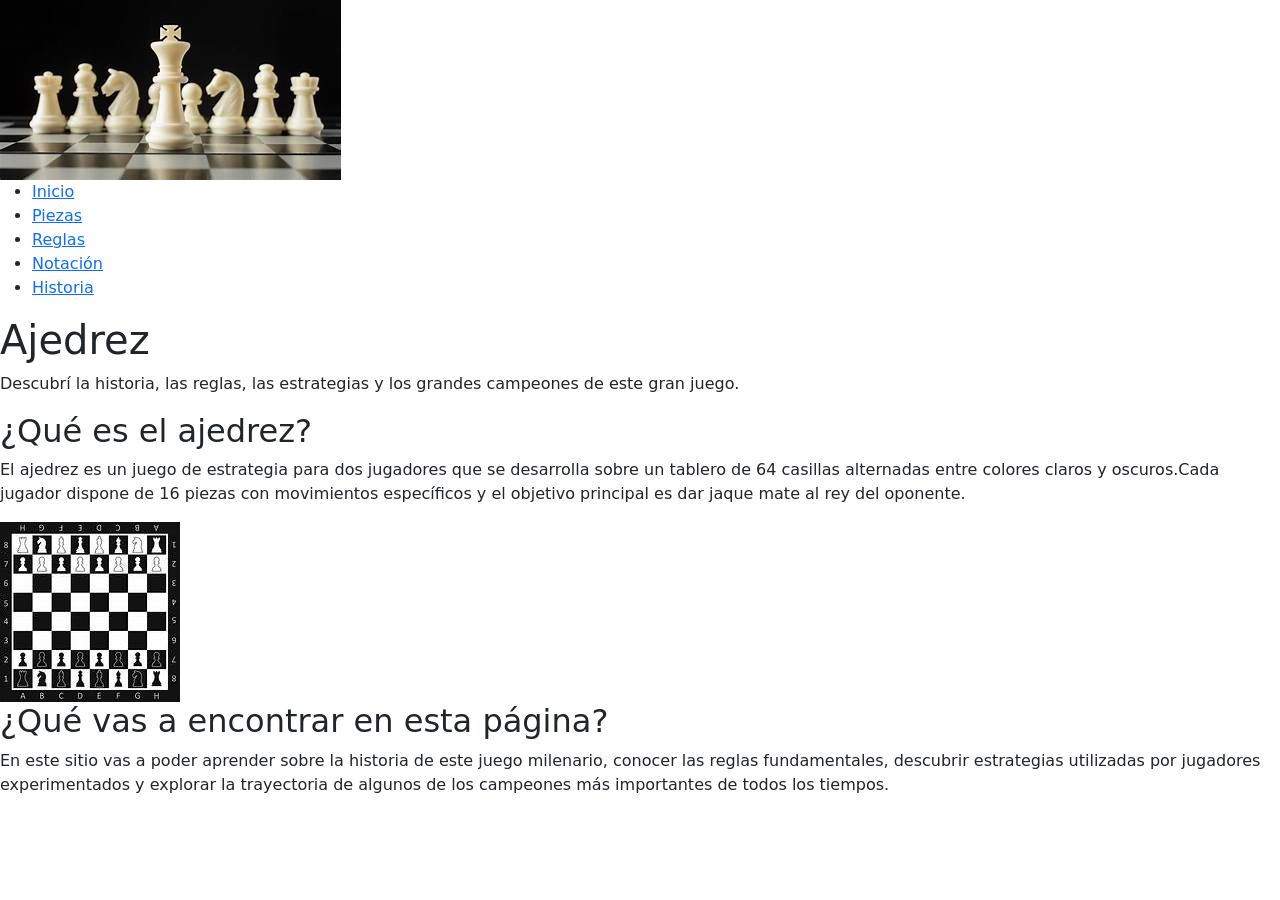
==== index.html @ 2a2a6c20 "todas las páginas casi terminadas" ====
<!DOCTYPE html>
<html lang="en">
<head>
    <meta charset="UTF-8">
    <meta name="viewport" content="width=device-width, initial-scale=1.0">
    <title>Document</title>
    <link href="https://cdn.jsdelivr.net/npm/bootstrap@5.3.8/dist/css/bootstrap.min.css" rel="stylesheet" integrity="sha384-sRIl4kxILFvY47J16cr9ZwB07vP4J8+LH7qKQnuqkuIAvNWLzeN8tE5YBujZqJLB" crossorigin="anonymous">
    <link rel="stylesheet" href="./css/styles.css">
</head>
<body>
    <header>
        <img src="./img/portada.jpg">
        <nav>
            <ul>
                <li> <a href="#">Inicio</a></li>
                <li> <a href="./pages/Piezas.html">Piezas</a></li>
                <li> <a href="./pages/Reglas.html">Reglas</a></li>
                <li> <a href="./pages/Notación.html">Notación</a></li>
                <li> <a href="./pages/Historia.html">Historia</a></li>
            </ul>
        </nav>
    </header>
   <main>
    <secttion>
          <h1>
        Ajedrez
    </h1>
      <p>
        Descubrí la historia, las reglas, las estrategias y los grandes campeones de este gran juego.
      </p>
    </secttion>
    <section>
        <h2>
            ¿Qué es el ajedrez?
        </h2>
        <p>
            El ajedrez es un juego de estrategia para dos jugadores que se desarrolla sobre un tablero de 64 casillas alternadas entre colores claros y oscuros.Cada jugador dispone de 16 piezas con movimientos específicos y el objetivo principal es dar jaque mate al rey del oponente.
        </p>
        <img src="./img/Tablero.jpg">
    </section>
    <section>
    </section>
    <section>
        <h2>
            ¿Qué vas a encontrar en esta página?
        </h2>
        <p>
            En este sitio vas a poder aprender sobre la historia de este juego milenario, conocer las reglas fundamentales, descubrir estrategias utilizadas por jugadores experimentados y explorar la trayectoria de algunos de los campeones más importantes de todos los tiempos.
        </p>
    </section>
</main>
    
    <script src="https://cdn.jsdelivr.net/npm/bootstrap@5.3.8/dist/js/bootstrap.bundle.min.js" integrity="sha384-FKyoEForCGlyvwx9Hj09JcYn3nv7wiPVlz7YYwJrWVcXK/BmnVDxM+D2scQbITxI" crossorigin="anonymous"></script> 
</body>
</html>
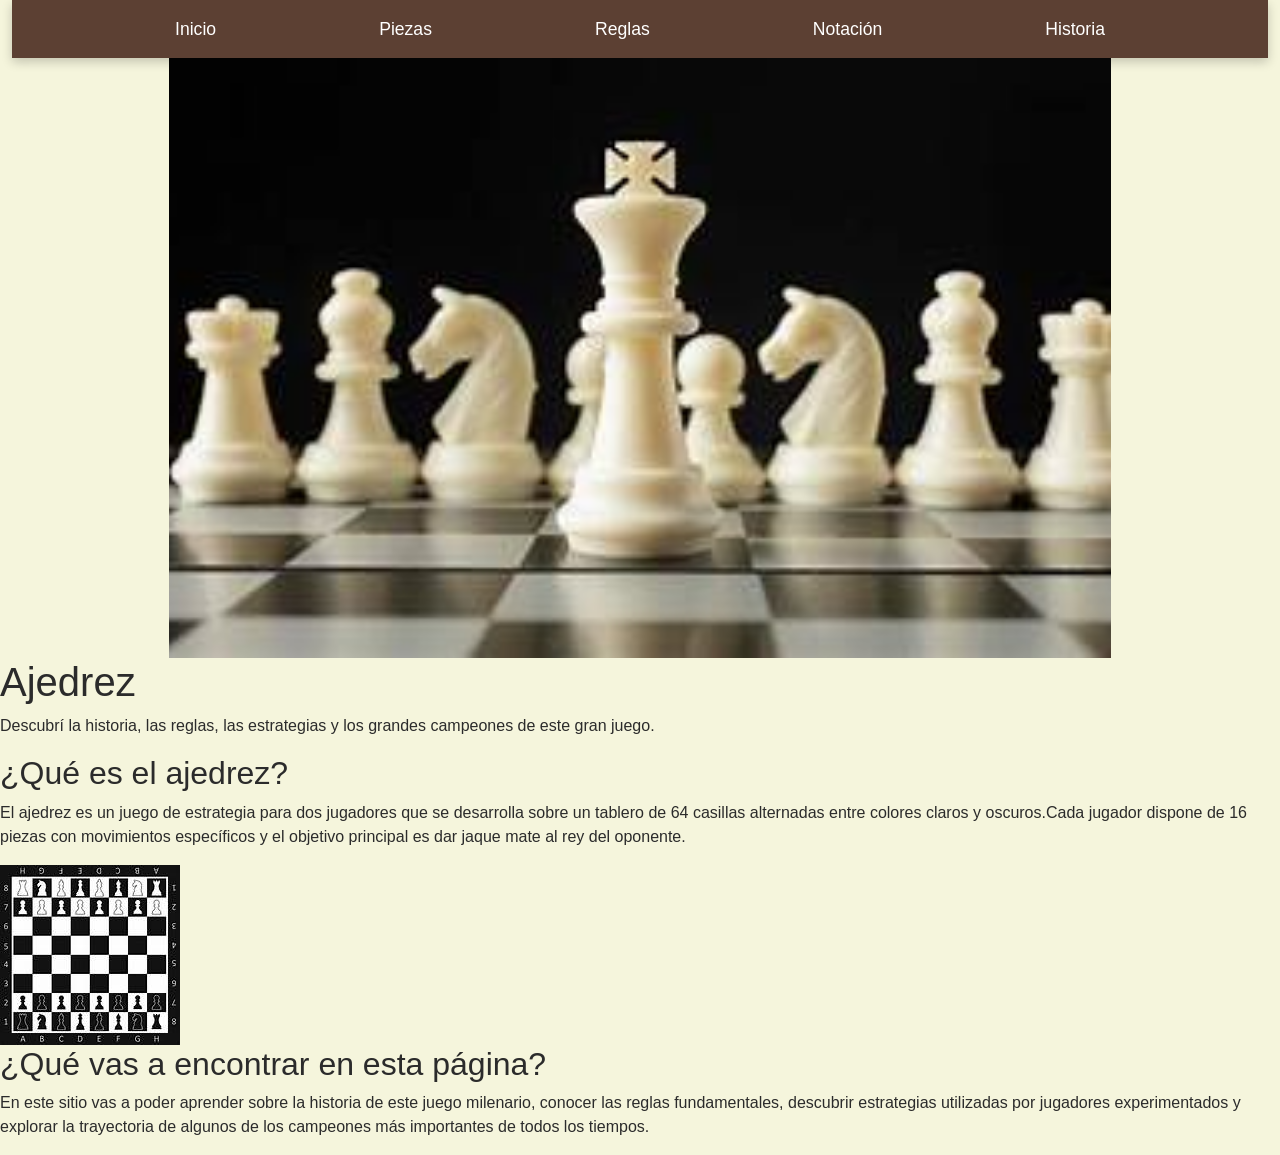
==== commit 2bfa6894: "pagina de inicio terminada" ====
--- a/index.html
+++ b/index.html
@@ -5,11 +5,10 @@
     <meta name="viewport" content="width=device-width, initial-scale=1.0">
     <title>Document</title>
     <link href="https://cdn.jsdelivr.net/npm/bootstrap@5.3.8/dist/css/bootstrap.min.css" rel="stylesheet" integrity="sha384-sRIl4kxILFvY47J16cr9ZwB07vP4J8+LH7qKQnuqkuIAvNWLzeN8tE5YBujZqJLB" crossorigin="anonymous">
-    <link rel="stylesheet" href="./css/styles.css">
+    <link rel="stylesheet" href="./css/style.css">
 </head>
 <body>
-    <header>
-        <img src="./img/portada.jpg">
+    <header class="container-fluid hero">
         <nav>
             <ul>
                 <li> <a href="#">Inicio</a></li>
@@ -19,37 +18,37 @@
                 <li> <a href="./pages/Historia.html">Historia</a></li>
             </ul>
         </nav>
+        <img src="./img/portada.jpg">
     </header>
    <main>
-    <secttion>
-          <h1>
-        Ajedrez
-    </h1>
-      <p>
-        Descubrí la historia, las reglas, las estrategias y los grandes campeones de este gran juego.
-      </p>
-    </secttion>
-    <section>
-        <h2>
-            ¿Qué es el ajedrez?
-        </h2>
+        <secttion>
+            <h1>
+            Ajedrez
+        </h1>
         <p>
-            El ajedrez es un juego de estrategia para dos jugadores que se desarrolla sobre un tablero de 64 casillas alternadas entre colores claros y oscuros.Cada jugador dispone de 16 piezas con movimientos específicos y el objetivo principal es dar jaque mate al rey del oponente.
+            Descubrí la historia, las reglas, las estrategias y los grandes campeones de este gran juego.
         </p>
-        <img src="./img/Tablero.jpg">
-    </section>
-    <section>
-    </section>
-    <section>
-        <h2>
-            ¿Qué vas a encontrar en esta página?
-        </h2>
-        <p>
-            En este sitio vas a poder aprender sobre la historia de este juego milenario, conocer las reglas fundamentales, descubrir estrategias utilizadas por jugadores experimentados y explorar la trayectoria de algunos de los campeones más importantes de todos los tiempos.
-        </p>
-    </section>
-</main>
-    
+        </secttion>
+        <section>
+            <h2>
+                ¿Qué es el ajedrez?
+            </h2>
+            <p>
+                El ajedrez es un juego de estrategia para dos jugadores que se desarrolla sobre un tablero de 64 casillas alternadas entre colores claros y oscuros.Cada jugador dispone de 16 piezas con movimientos específicos y el objetivo principal es dar jaque mate al rey del oponente.
+            </p>
+            <img src="./img/Tablero.jpg">
+        </section>
+        <section>
+        </section>
+        <section>
+            <h2>
+                ¿Qué vas a encontrar en esta página?
+            </h2>
+            <p>
+                En este sitio vas a poder aprender sobre la historia de este juego milenario, conocer las reglas fundamentales, descubrir estrategias utilizadas por jugadores experimentados y explorar la trayectoria de algunos de los campeones más importantes de todos los tiempos.
+            </p>
+        </section>
+    </main>
     <script src="https://cdn.jsdelivr.net/npm/bootstrap@5.3.8/dist/js/bootstrap.bundle.min.js" integrity="sha384-FKyoEForCGlyvwx9Hj09JcYn3nv7wiPVlz7YYwJrWVcXK/BmnVDxM+D2scQbITxI" crossorigin="anonymous"></script> 
 </body>
 </html>
--- a/css/style.css
+++ b/css/style.css
@@ -0,0 +1,53 @@
+* {
+  margin: 0;
+  padding: 0;
+  box-sizing: border-box;
+}
+
+body {
+  background: #F5F5DC;
+  color: #2B2B2B;
+  font-family: "Roboto", sans-serif;
+}
+
+header {
+  width: 100%;
+  background-color: #F5F5DC;
+}
+header nav {
+  background-color: #5C4033;
+  padding: 1rem 2rem;
+  box-shadow: 0 4px 10px rgba(0, 0, 0, 0.2);
+}
+header nav ul {
+  list-style: none;
+  display: flex;
+  justify-content: space-evenly;
+  align-items: center;
+  gap: 2rem;
+  margin: 0;
+  padding: 0;
+}
+header nav ul li a {
+  color: #FFFFFF;
+  text-decoration: none;
+  font-size: 1.1rem;
+  font-family: "Roboto", sans-serif;
+  transition: 0.3s;
+}
+header nav ul li a:hover {
+  color: #D2B48C;
+}
+header img {
+  display: block;
+  width: 75%;
+  height: 600px;
+  margin: auto;
+  object-fit: cover;
+  transition: 0.3s;
+}
+header img:hover {
+  transform: scale(1.02);
+}
+
+/*# sourceMappingURL=style.css.map */
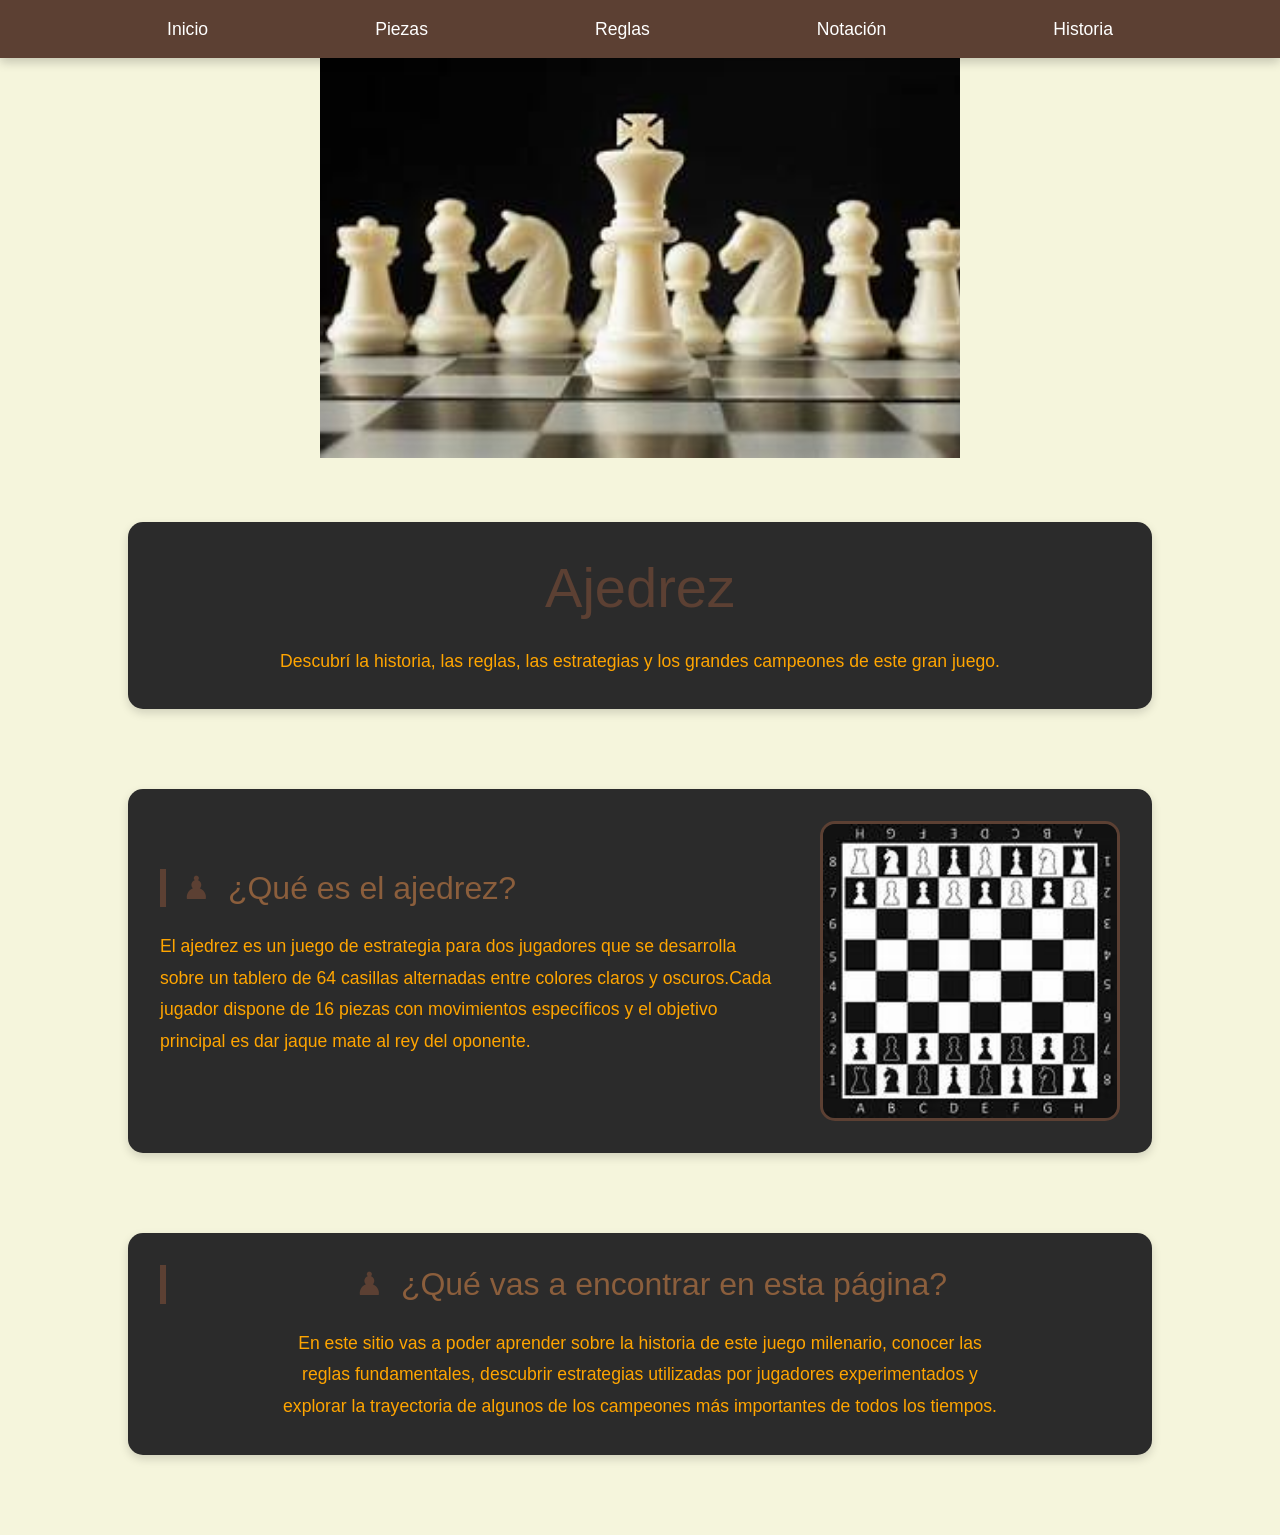
==== commit f44a58ed: "pagina de piezas terminada" ====
--- a/index.html
+++ b/index.html
@@ -8,7 +8,7 @@
     <link rel="stylesheet" href="./css/style.css">
 </head>
 <body>
-    <header class="container-fluid hero">
+    <header>
         <nav>
             <ul>
                 <li> <a href="#">Inicio</a></li>
@@ -21,26 +21,26 @@
         <img src="./img/portada.jpg">
     </header>
    <main>
-        <secttion>
+        <section class="seccion1i">
             <h1>
             Ajedrez
         </h1>
         <p>
             Descubrí la historia, las reglas, las estrategias y los grandes campeones de este gran juego.
         </p>
-        </secttion>
-        <section>
+        </section>
+        <section class="seccion2i">
+        <article>   
             <h2>
                 ¿Qué es el ajedrez?
             </h2>
             <p>
                 El ajedrez es un juego de estrategia para dos jugadores que se desarrolla sobre un tablero de 64 casillas alternadas entre colores claros y oscuros.Cada jugador dispone de 16 piezas con movimientos específicos y el objetivo principal es dar jaque mate al rey del oponente.
             </p>
+        </article>
             <img src="./img/Tablero.jpg">
         </section>
-        <section>
-        </section>
-        <section>
+        <section class="seccion3i">
             <h2>
                 ¿Qué vas a encontrar en esta página?
             </h2>
--- a/css/style.css
+++ b/css/style.css
@@ -1,4 +1,5 @@
-* {
+@charset "UTF-8";
+*::before, :after {
   margin: 0;
   padding: 0;
   box-sizing: border-box;
@@ -15,6 +16,9 @@
   background-color: #F5F5DC;
 }
 header nav {
+  position: sticky;
+  top: 0px;
+  z-index: 100;
   background-color: #5C4033;
   padding: 1rem 2rem;
   box-shadow: 0 4px 10px rgba(0, 0, 0, 0.2);
@@ -40,8 +44,8 @@
 }
 header img {
   display: block;
-  width: 75%;
-  height: 600px;
+  width: 50%;
+  height: 400px;
   margin: auto;
   object-fit: cover;
   transition: 0.3s;
@@ -50,4 +54,134 @@
   transform: scale(1.02);
 }
 
+main section {
+  background-color: #2b2b2b;
+  padding: 2rem;
+  border-radius: 15px;
+  box-shadow: 0 4px 10px rgba(0, 0, 0, 0.15);
+}
+
+.card {
+  height: 100%;
+  border-radius: 25px;
+  overflow: hidden;
+  box-shadow: 0 6px 15px rgba(0, 0, 0, 0.2);
+  border-top: 5px;
+}
+
+main {
+  width: 80%;
+  margin: 4rem auto;
+}
+main section {
+  margin-bottom: 5rem;
+}
+main section h1 {
+  color: #5C4033;
+  font-size: 3.5rem;
+  margin-bottom: 1.5rem;
+}
+main section h2 {
+  color: #8B5E3C;
+  font-size: 2rem;
+  margin-bottom: 1.5rem;
+  border-left: 6px solid #5C4033;
+  padding-left: 1rem;
+}
+main section h2:before {
+  content: "♟";
+  color: #5C4033;
+  margin-right: 0.5rem;
+}
+main section p {
+  color: orange;
+  font-size: 1.1rem;
+  line-height: 1.8;
+}
+
+section:first-of-type {
+  text-align: center;
+}
+section:first-of-type p {
+  width: 75%;
+  margin: auto;
+}
+
+.seccion2i {
+  display: flex;
+  justify-content: space-between;
+  align-items: center;
+  gap: 3rem;
+}
+.seccion2i p {
+  flex: 1;
+}
+.seccion2i img {
+  width: 40%;
+  height: 300px;
+  object-fit: cover;
+  border-radius: 15px;
+  border: 3px solid #5C4033;
+}
+
+.seccion3i {
+  text-align: center;
+}
+.seccion3i p {
+  width: 75%;
+  margin: auto;
+}
+
+.seccion2p {
+  display: flex;
+  justify-content: space-between;
+  align-items: center;
+  gap: 3rem;
+}
+.seccion2p p {
+  flex: 1;
+}
+.seccion2p img {
+  width: 40%;
+  height: 300px;
+  object-fit: cover;
+  border-radius: 15px;
+  border: 3px solid #5C4033;
+}
+
+.col-12 {
+  margin-top: 6px;
+  margin-bottom: 6px;
+}
+
+.card {
+  transition: 0.5s;
+  align-items: center;
+  border-color: black;
+}
+.card:hover {
+  transform: translateY(-12px);
+}
+.card div {
+  background-color: black;
+}
+.card img {
+  width: fit-content;
+  height: 300px;
+}
+
+table {
+  border-radius: 15px;
+  overflow: hidden;
+}
+
+thead {
+  background: #5C4033;
+  color: white;
+}
+
+tbody tr:nth-child(even) {
+  background: #f4ede4;
+}
+
 /*# sourceMappingURL=style.css.map */
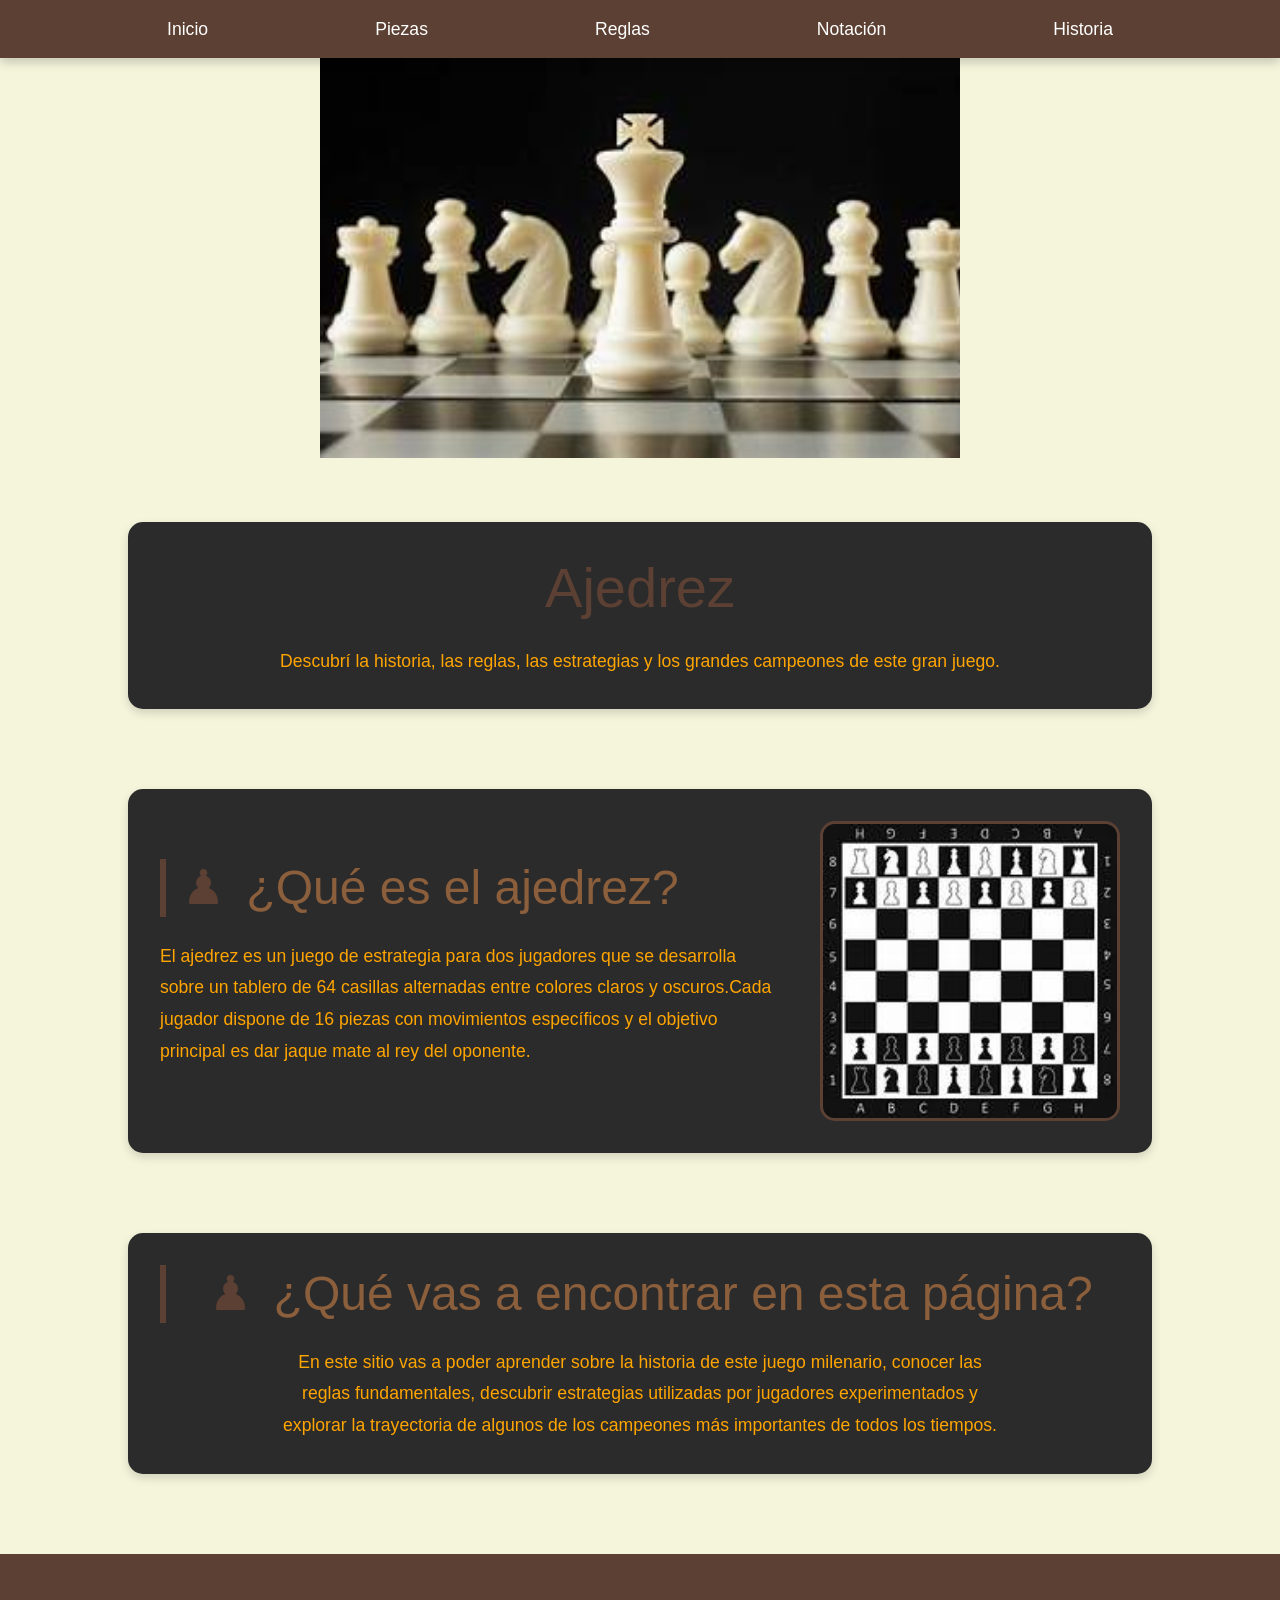
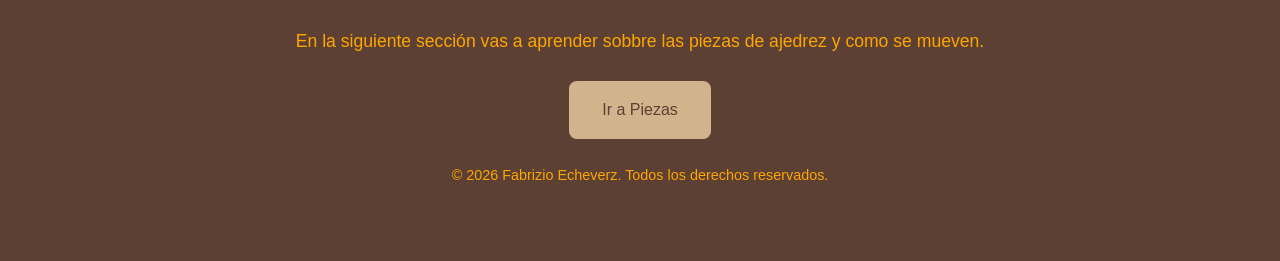
==== commit 13356d61: "agrego footer y lo adapto a cada página" ====
--- a/index.html
+++ b/index.html
@@ -8,8 +8,8 @@
     <link rel="stylesheet" href="./css/style.css">
 </head>
 <body>
-    <header>
-        <nav>
+    <header class="header">
+        <nav class="nav-header">
             <ul>
                 <li> <a href="#">Inicio</a></li>
                 <li> <a href="./pages/Piezas.html">Piezas</a></li>
@@ -49,6 +49,15 @@
             </p>
         </section>
     </main>
+    <footer class="footer">
+        <p>
+            En la siguiente sección vas a aprender sobbre las piezas de ajedrez y como se mueven.
+        </p>
+        <a href="./pages/Piezas.html" class="btn btn-custom">Ir a Piezas</a>
+        <p class="copyright">
+            © 2026 Fabrizio Echeverz. Todos los derechos reservados.
+        </p>
+    </footer>
     <script src="https://cdn.jsdelivr.net/npm/bootstrap@5.3.8/dist/js/bootstrap.bundle.min.js" integrity="sha384-FKyoEForCGlyvwx9Hj09JcYn3nv7wiPVlz7YYwJrWVcXK/BmnVDxM+D2scQbITxI" crossorigin="anonymous"></script> 
 </body>
 </html>
--- a/css/style.css
+++ b/css/style.css
@@ -11,11 +11,23 @@
   font-family: "Roboto", sans-serif;
 }
 
-header {
+.header {
   width: 100%;
   background-color: #F5F5DC;
 }
-header nav {
+.header img {
+  display: block;
+  width: 50%;
+  height: 400px;
+  margin: auto;
+  object-fit: cover;
+  transition: 0.3s;
+}
+.header img:hover {
+  transform: scale(1.02);
+}
+
+.nav-header {
   position: sticky;
   top: 0px;
   z-index: 100;
@@ -23,7 +35,7 @@
   padding: 1rem 2rem;
   box-shadow: 0 4px 10px rgba(0, 0, 0, 0.2);
 }
-header nav ul {
+.nav-header ul {
   list-style: none;
   display: flex;
   justify-content: space-evenly;
@@ -32,29 +44,32 @@
   margin: 0;
   padding: 0;
 }
-header nav ul li a {
+.nav-header ul li a {
   color: #FFFFFF;
   text-decoration: none;
   font-size: 1.1rem;
   font-family: "Roboto", sans-serif;
   transition: 0.3s;
 }
-header nav ul li a:hover {
+.nav-header ul li a:hover {
   color: #D2B48C;
 }
-header img {
-  display: block;
-  width: 50%;
-  height: 400px;
-  margin: auto;
-  object-fit: cover;
-  transition: 0.3s;
-}
-header img:hover {
-  transform: scale(1.02);
-}
-
-main section {
+
+@keyframes aparecer {
+  from {
+    opacity: 0;
+    transform: translateY(30px);
+  }
+  to {
+    opacity: 1;
+    transform: translateY(0);
+  }
+}
+section {
+  animation: aparecer 0.8s ease;
+}
+
+section {
   background-color: #2b2b2b;
   padding: 2rem;
   border-radius: 15px;
@@ -73,27 +88,36 @@
   width: 80%;
   margin: 4rem auto;
 }
-main section {
+
+section {
   margin-bottom: 5rem;
 }
-main section h1 {
+
+h1 {
   color: #5C4033;
   font-size: 3.5rem;
   margin-bottom: 1.5rem;
 }
-main section h2 {
+
+h2 {
   color: #8B5E3C;
-  font-size: 2rem;
+  font-size: 3rem;
   margin-bottom: 1.5rem;
   border-left: 6px solid #5C4033;
   padding-left: 1rem;
 }
-main section h2:before {
+h2:before {
   content: "♟";
   color: #5C4033;
   margin-right: 0.5rem;
 }
-main section p {
+
+h3 {
+  color: #D2B48C;
+  font-size: 2.5rem;
+}
+
+p {
   color: orange;
   font-size: 1.1rem;
   line-height: 1.8;
@@ -119,7 +143,7 @@
 .seccion2i img {
   width: 40%;
   height: 300px;
-  object-fit: cover;
+  object-fit: fill;
   border-radius: 15px;
   border: 3px solid #5C4033;
 }
@@ -144,7 +168,7 @@
 .seccion2p img {
   width: 40%;
   height: 300px;
-  object-fit: cover;
+  object-fit: fill;
   border-radius: 15px;
   border: 3px solid #5C4033;
 }
@@ -184,4 +208,109 @@
   background: #f4ede4;
 }
 
+section li {
+  text-size-adjust: 120%;
+  color: rgba(245, 245, 220, 0.644);
+}
+
+.jaque {
+  display: flex;
+  justify-content: space-between;
+  align-items: center;
+  gap: 3rem;
+}
+.jaque div {
+  width: 50%;
+}
+
+.divj2 {
+  display: flex;
+  justify-content: space-between;
+  align-items: center;
+  gap: 3rem;
+}
+.divj2 img {
+  width: 40%;
+  height: 300px;
+  object-fit: fill;
+  border-radius: 15px;
+  border: 3px solid #5C4033;
+}
+
+.enroqueimg, .passantimg {
+  display: flex;
+  justify-content: center;
+  align-items: center;
+}
+
+.coronacion {
+  justify-content: space-evenly;
+}
+.coronacion img {
+  width: 40%;
+  height: auto;
+  object-fit: fill;
+  border-radius: 15px;
+  border: 3px solid #5C4033;
+}
+
+.notaciondiv1 {
+  display: flex;
+  justify-content: center;
+  align-items: center;
+}
+.notaciondiv1 img {
+  width: 25%;
+  height: auto;
+  object-fit: fill;
+  border-radius: 15px;
+  border: 3px solid #5C4033;
+}
+
+pre {
+  color: #D2B48C;
+}
+
+.historiadiv {
+  display: flex;
+  justify-content: center;
+  align-items: center;
+}
+.historiadiv img {
+  width: 50%;
+  height: auto;
+  object-fit: fill;
+  border-radius: 15px;
+  border: 3px solid #5C4033;
+}
+
+.footer {
+  background-color: #5C4033;
+  color: #FFFFFF;
+  text-align: center;
+  padding: 3rem;
+}
+.footer p {
+  margin: 1.5rem;
+}
+
+.btn {
+  display: inline-block;
+  padding: 1rem 2rem;
+  background-color: #D2B48C;
+  color: #5C4033;
+  text-decoration: none;
+  border-radius: 8px;
+  transition: 0.3s;
+}
+.btn:hover {
+  background-color: rgb(76.7279411765%, 61.2132352941%, 40.5269607843%);
+  transform: scale(1.05);
+}
+
+.copyright {
+  margin-top: 2rem;
+  font-size: 0.9rem;
+}
+
 /*# sourceMappingURL=style.css.map */
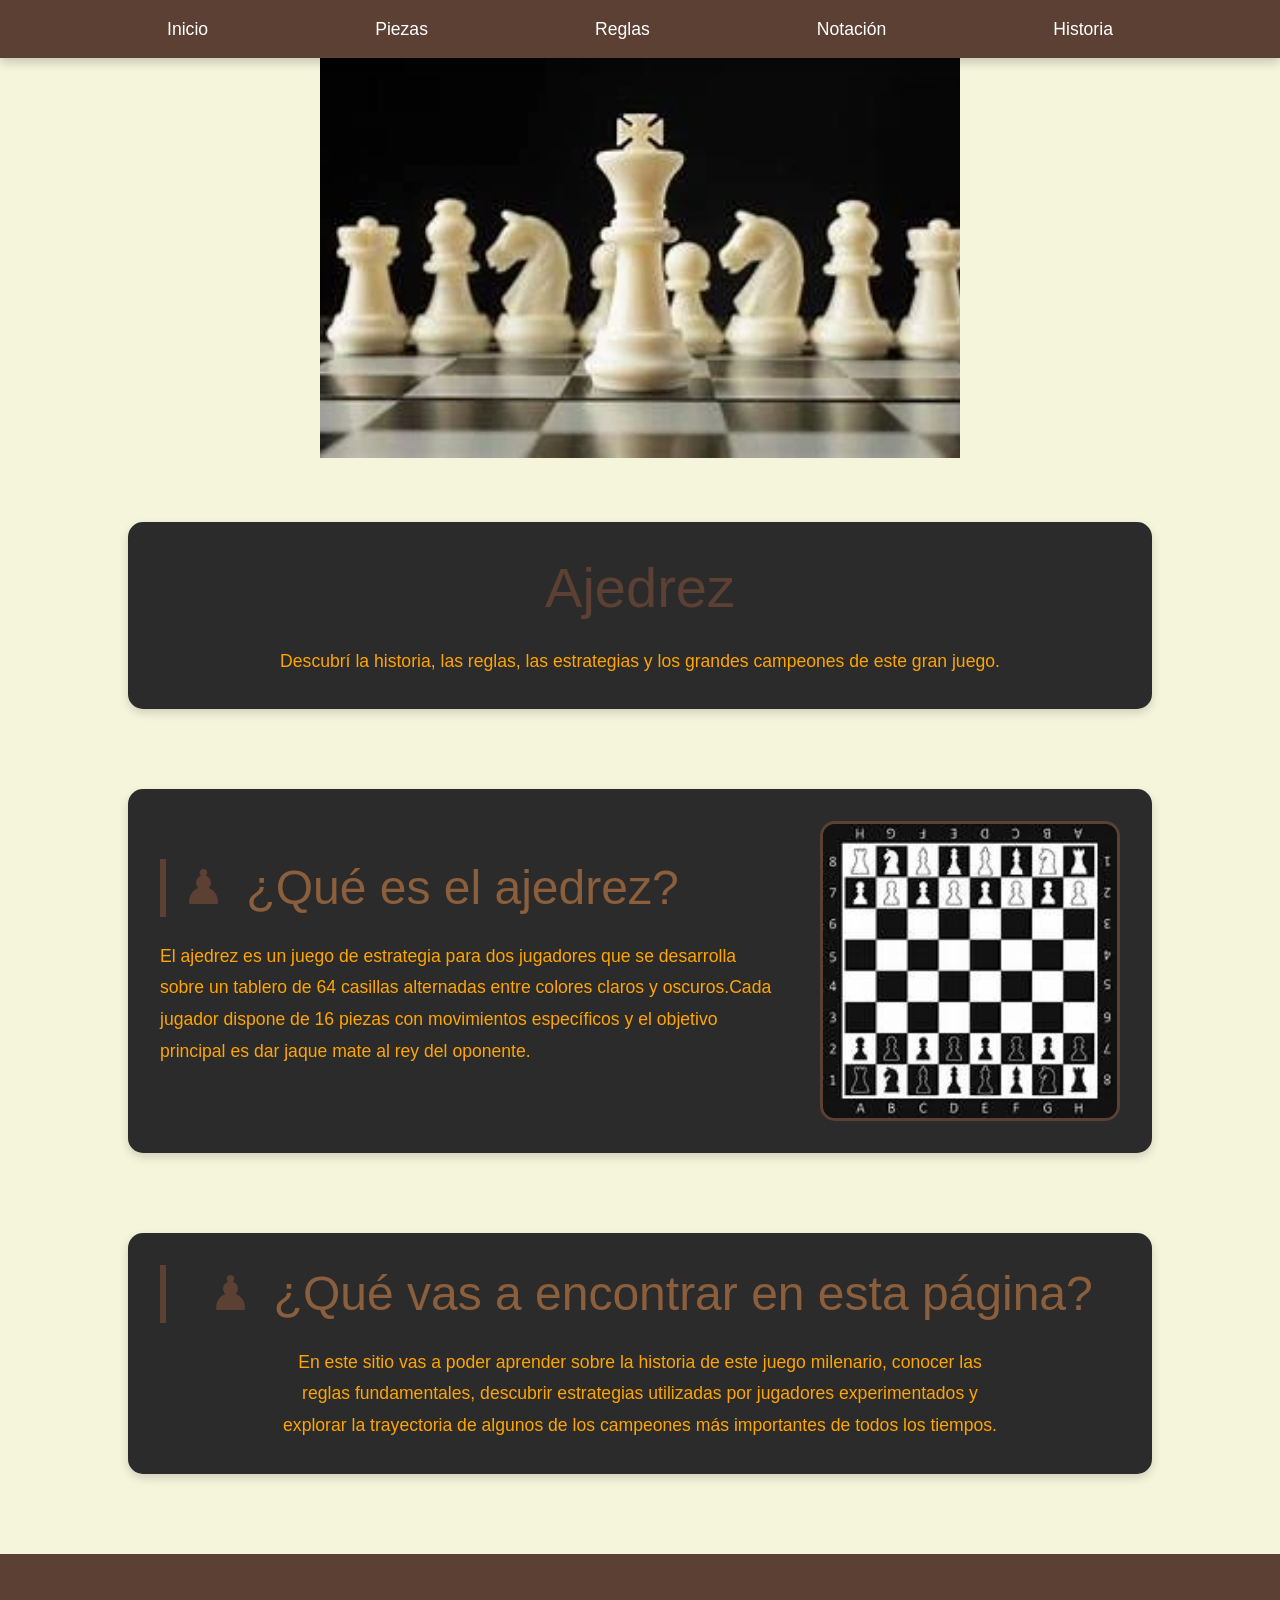
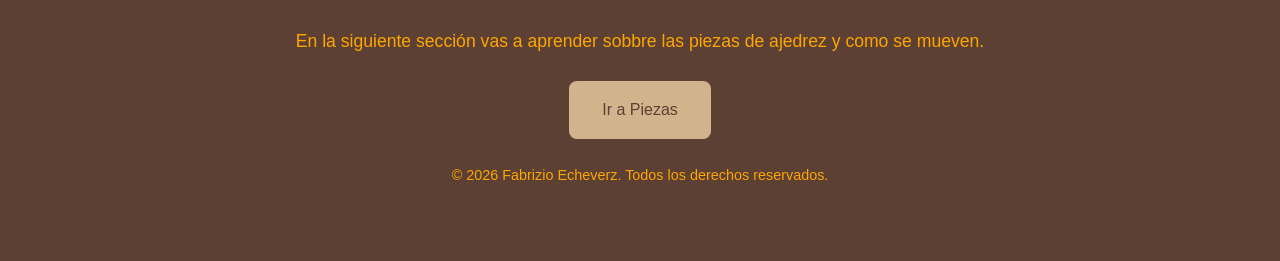
==== commit 401ce6b8: "cambio la mayoría de imágenes por un formato más económico" ====
--- a/index.html
+++ b/index.html
@@ -11,14 +11,14 @@
     <header class="header">
         <nav class="nav-header">
             <ul>
-                <li> <a href="#">Inicio</a></li>
+                <li> <a href="./index.html">Inicio</a></li>
                 <li> <a href="./pages/Piezas.html">Piezas</a></li>
                 <li> <a href="./pages/Reglas.html">Reglas</a></li>
                 <li> <a href="./pages/Notación.html">Notación</a></li>
                 <li> <a href="./pages/Historia.html">Historia</a></li>
             </ul>
         </nav>
-        <img src="./img/portada.jpg">
+        <img src="./img/portada.webp" alt="Imagen de portada">
     </header>
    <main>
         <section class="seccion1i">
--- a/css/style.css
+++ b/css/style.css
@@ -55,20 +55,6 @@
   color: #D2B48C;
 }
 
-@keyframes aparecer {
-  from {
-    opacity: 0;
-    transform: translateY(30px);
-  }
-  to {
-    opacity: 1;
-    transform: translateY(0);
-  }
-}
-section {
-  animation: aparecer 0.8s ease;
-}
-
 section {
   background-color: #2b2b2b;
   padding: 2rem;
@@ -89,8 +75,19 @@
   margin: 4rem auto;
 }
 
+@keyframes aparecer {
+  from {
+    opacity: 0;
+    transform: translateY(30px);
+  }
+  to {
+    opacity: 1;
+    transform: translateY(0);
+  }
+}
 section {
   margin-bottom: 5rem;
+  animation: aparecer 0.8s ease;
 }
 
 h1 {
@@ -156,12 +153,6 @@
   margin: auto;
 }
 
-.seccion2p {
-  display: flex;
-  justify-content: space-between;
-  align-items: center;
-  gap: 3rem;
-}
 .seccion2p p {
   flex: 1;
 }
@@ -173,6 +164,20 @@
   border: 3px solid #5C4033;
 }
 
+.div-tablero {
+  display: flex;
+  justify-content: space-between;
+  align-items: center;
+  gap: 3rem;
+}
+.div-tablero img {
+  width: 300px;
+  height: 300px;
+  object-fit: fill;
+  border-radius: 15px;
+  border: 3px solid #5C4033;
+}
+
 .col-12 {
   margin-top: 6px;
   margin-bottom: 6px;
@@ -213,53 +218,65 @@
   color: rgba(245, 245, 220, 0.644);
 }
 
-.jaque {
+.jaques {
+  margin-top: 3rem;
+  display: flex;
+  flex-direction: column;
+  align-items: center;
+}
+.jaques img {
+  width: 30%;
+  height: auto;
+  object-fit: fill;
+  border-radius: 15px;
+  border: 3px solid #5C4033;
+  margin: 2rem 0;
+}
+
+.enroque,
+.passant {
+  display: flex;
+  justify-content: center;
+  align-items: center;
+  margin-top: 2rem;
+}
+.enroque img,
+.passant img {
+  width: 30%;
+  height: auto;
+  object-fit: fill;
+  border-radius: 15px;
+  border: 3px solid #5C4033;
+}
+
+.coronacion {
+  display: flex;
+  justify-content: center;
+  gap: 2rem;
+  margin-top: 2rem;
+}
+.coronacion img {
+  width: 30%;
+  height: auto;
+  object-fit: fill;
+  border-radius: 15px;
+  border: 3px solid #5C4033;
+}
+
+.div-notación-algebraica {
   display: flex;
   justify-content: space-between;
   align-items: center;
   gap: 3rem;
-}
-.jaque div {
-  width: 50%;
-}
-
-.divj2 {
-  display: flex;
-  justify-content: space-between;
-  align-items: center;
-  gap: 3rem;
-}
-.divj2 img {
-  width: 40%;
-  height: 300px;
-  object-fit: fill;
-  border-radius: 15px;
-  border: 3px solid #5C4033;
-}
-
-.enroqueimg, .passantimg {
-  display: flex;
-  justify-content: center;
-  align-items: center;
-}
-
-.coronacion {
-  justify-content: space-evenly;
-}
-.coronacion img {
-  width: 40%;
-  height: auto;
-  object-fit: fill;
-  border-radius: 15px;
-  border: 3px solid #5C4033;
-}
-
-.notaciondiv1 {
-  display: flex;
-  justify-content: center;
-  align-items: center;
-}
-.notaciondiv1 img {
+  gap: 1rem;
+}
+
+.casillas-tablero {
+  display: flex;
+  flex-direction: column;
+  align-items: center;
+}
+.casillas-tablero img {
   width: 25%;
   height: auto;
   object-fit: fill;
@@ -271,12 +288,12 @@
   color: #D2B48C;
 }
 
-.historiadiv {
+.charutanga-image {
   display: flex;
   justify-content: center;
   align-items: center;
 }
-.historiadiv img {
+.charutanga-image img {
   width: 50%;
   height: auto;
   object-fit: fill;
@@ -313,4 +330,143 @@
   font-size: 0.9rem;
 }
 
+/* 📱 Celulares (≤ 480px) */
+@media (max-width: 480px) {
+  /* HEADER */
+  .header img {
+    width: 90%;
+    height: 200px;
+  }
+  .nav-header ul {
+    flex-direction: column;
+    gap: 1rem;
+  }
+  /* MAIN */
+  main {
+    width: 95%;
+    margin: 2rem auto;
+  }
+  h1 {
+    font-size: 2.2rem;
+  }
+  h2 {
+    font-size: 1.8rem;
+  }
+  h3 {
+    font-size: 1.4rem;
+  }
+  p {
+    font-size: 0.95rem;
+  }
+  .jaques img, .enroque img, .passant img, .coronacion img {
+    width: 70%;
+    height: auto;
+    object-fit: fill;
+    border-radius: 15px;
+    border: 3px solid #5C4033;
+  }
+  /* SECCIONES CON FLEX-ROW */
+  .seccion2i,
+  .seccion2p {
+    flex-direction: column;
+    text-align: center;
+  }
+  .div-notación-algebraica {
+    flex-direction: column;
+    text-align: center;
+  }
+  .seccion2i img,
+  .seccion2p img {
+    width: 80%;
+    height: auto;
+    margin: auto;
+  }
+  .div-tablero {
+    flex-direction: column;
+    text-align: center;
+  }
+  /* NOTACIÓN / HISTORIA */
+  .casillas-tablero img,
+  .charutanga-image img {
+    width: 80%;
+  }
+  /* FOOTER */
+  .footer {
+    padding: 2rem 1rem;
+  }
+}
+/* 📱📲 Celulares grandes y tablets verticales (≤ 768px) */
+@media (max-width: 768px) and (min-width: 481px) {
+  .header img {
+    width: 70%;
+    height: 300px;
+  }
+  .nav-header ul {
+    gap: 1rem;
+  }
+  main {
+    width: 90%;
+  }
+  .seccion2i,
+  .seccion2p,
+  .jaque {
+    gap: 1.5rem;
+  }
+  .div-tablero {
+    flex-direction: column;
+    text-align: center;
+  }
+  .div-notación-algebraica {
+    flex-direction: column;
+    text-align: center;
+  }
+  .div-notación-algebraica img {
+    width: 40%;
+    height: auto;
+    object-fit: fill;
+    border-radius: 15px;
+    border: 3px solid #5C4033;
+  }
+  .jaques img, .enroque img, .passant img, .coronacion img {
+    width: 50%;
+    height: auto;
+    object-fit: fill;
+    border-radius: 15px;
+    border: 3px solid #5C4033;
+  }
+  .seccion2i img,
+  .seccion2p img {
+    width: 60%;
+    height: auto;
+  }
+  .historiadiv img {
+    width: 70%;
+  }
+}
+/* 💻 Tablets horizontales (≤ 1024px) */
+@media (max-width: 1024px) and (min-width: 769px) {
+  main {
+    width: 85%;
+  }
+  .div-notación-algebraica {
+    flex-direction: column;
+    text-align: center;
+  }
+  .div-notación-algebraica img {
+    width: 40%;
+    height: auto;
+    object-fit: fill;
+    border-radius: 15px;
+    border: 3px solid #5C4033;
+  }
+  .header img {
+    width: 60%;
+    height: 350px;
+  }
+  .seccion2i img,
+  .seccion2p img {
+    width: 45%;
+  }
+}
+
 /*# sourceMappingURL=style.css.map */
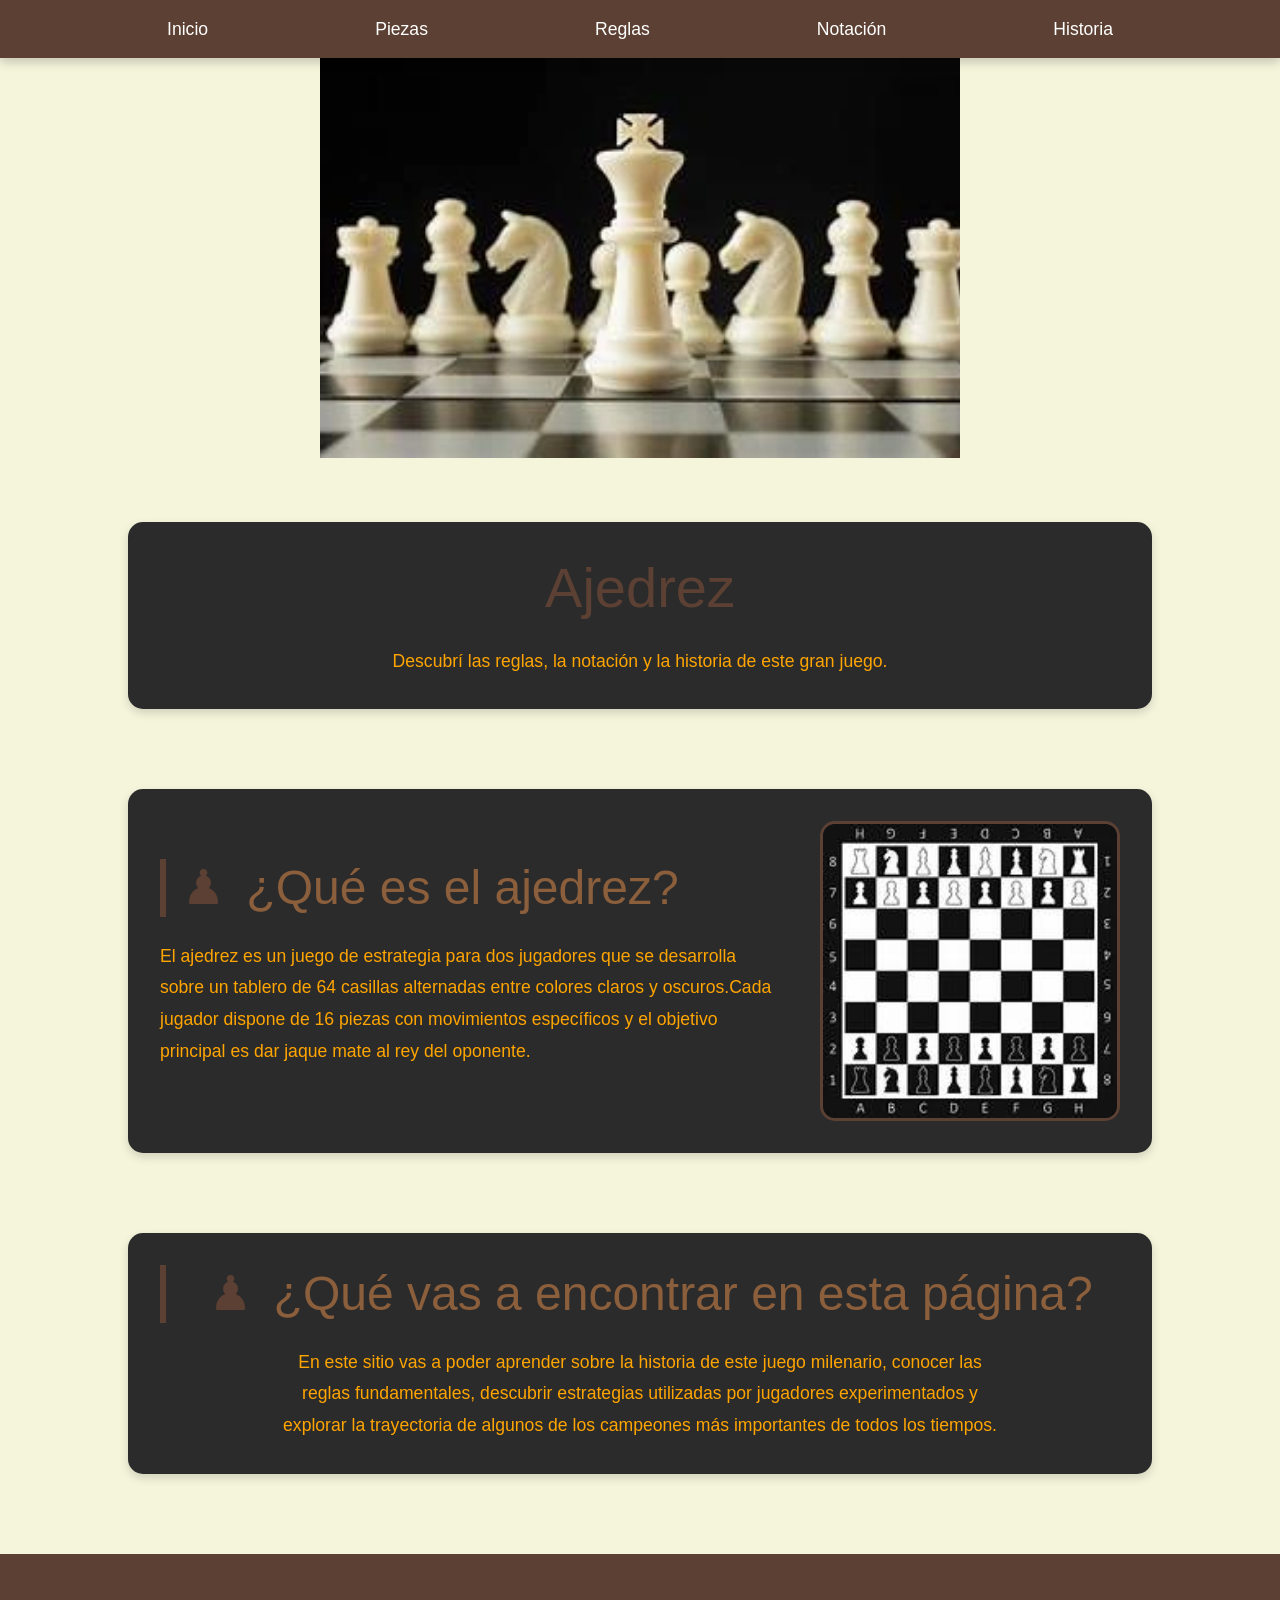
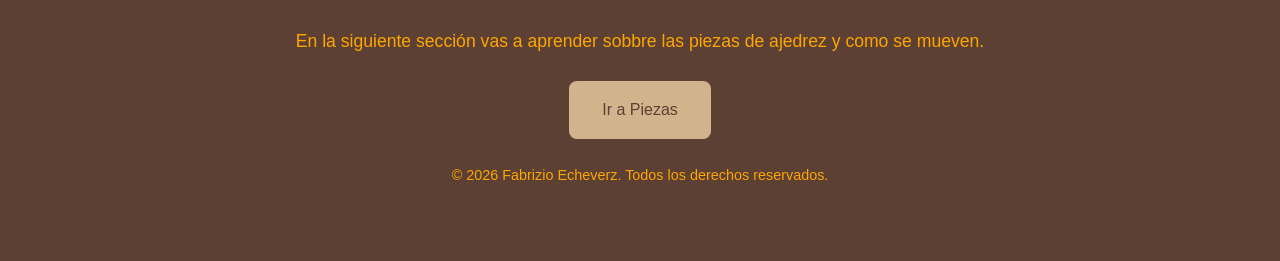
==== commit 793944da: "hago cambios para mejorar el SEO" ====
--- a/index.html
+++ b/index.html
@@ -3,7 +3,9 @@
 <head>
     <meta charset="UTF-8">
     <meta name="viewport" content="width=device-width, initial-scale=1.0">
-    <title>Document</title>
+    <title>Ajedrez | Inicio</title>
+    <meta name="description" content="Página educativa sobre el ajedrez, sus reglas, notación y su historia.">
+    <meta name="keywords" content="ajedrez, reglas de ajedrez, notación de ajedrez, historia del ajedrez, juego de estrategia">
     <link href="https://cdn.jsdelivr.net/npm/bootstrap@5.3.8/dist/css/bootstrap.min.css" rel="stylesheet" integrity="sha384-sRIl4kxILFvY47J16cr9ZwB07vP4J8+LH7qKQnuqkuIAvNWLzeN8tE5YBujZqJLB" crossorigin="anonymous">
     <link rel="stylesheet" href="./css/style.css">
 </head>
@@ -26,7 +28,7 @@
             Ajedrez
         </h1>
         <p>
-            Descubrí la historia, las reglas, las estrategias y los grandes campeones de este gran juego.
+            Descubrí las reglas, la notación y la historia de este gran juego.
         </p>
         </section>
         <section class="seccion2i">
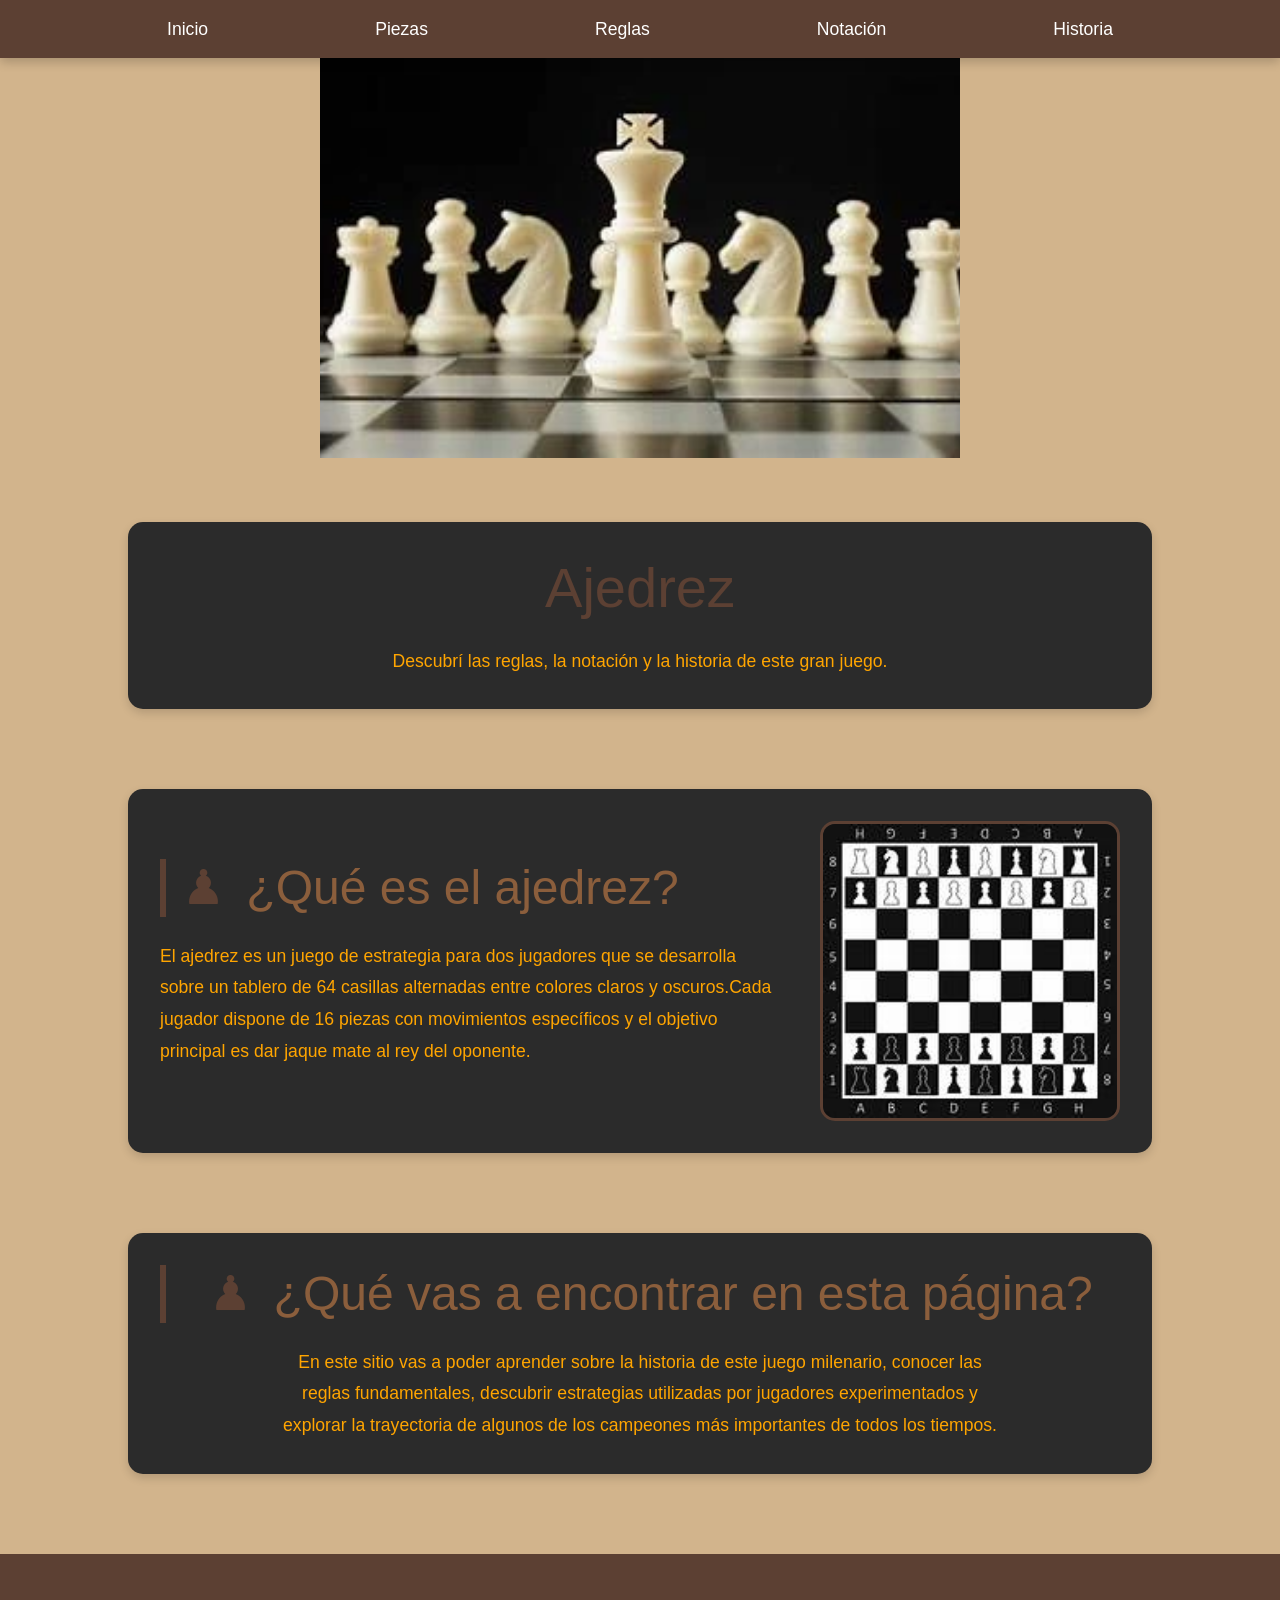
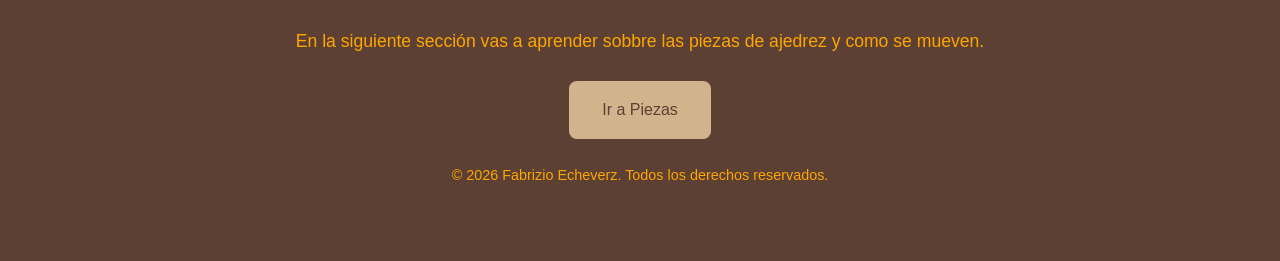
==== commit d8a014e5: "agrego alt a las imágenes" ====
--- a/index.html
+++ b/index.html
@@ -40,7 +40,7 @@
                 El ajedrez es un juego de estrategia para dos jugadores que se desarrolla sobre un tablero de 64 casillas alternadas entre colores claros y oscuros.Cada jugador dispone de 16 piezas con movimientos específicos y el objetivo principal es dar jaque mate al rey del oponente.
             </p>
         </article>
-            <img src="./img/Tablero.jpg">
+            <img src="./img/Tablero.jpg" alt="Imagen de un tablero de ajedrez">
         </section>
         <section class="seccion3i">
             <h2>
--- a/css/style.css
+++ b/css/style.css
@@ -6,14 +6,14 @@
 }
 
 body {
-  background: #F5F5DC;
+  background: #D2B48C;
   color: #2B2B2B;
   font-family: "Roboto", sans-serif;
 }
 
 .header {
   width: 100%;
-  background-color: #F5F5DC;
+  background-color: #D2B48C;
 }
 .header img {
   display: block;
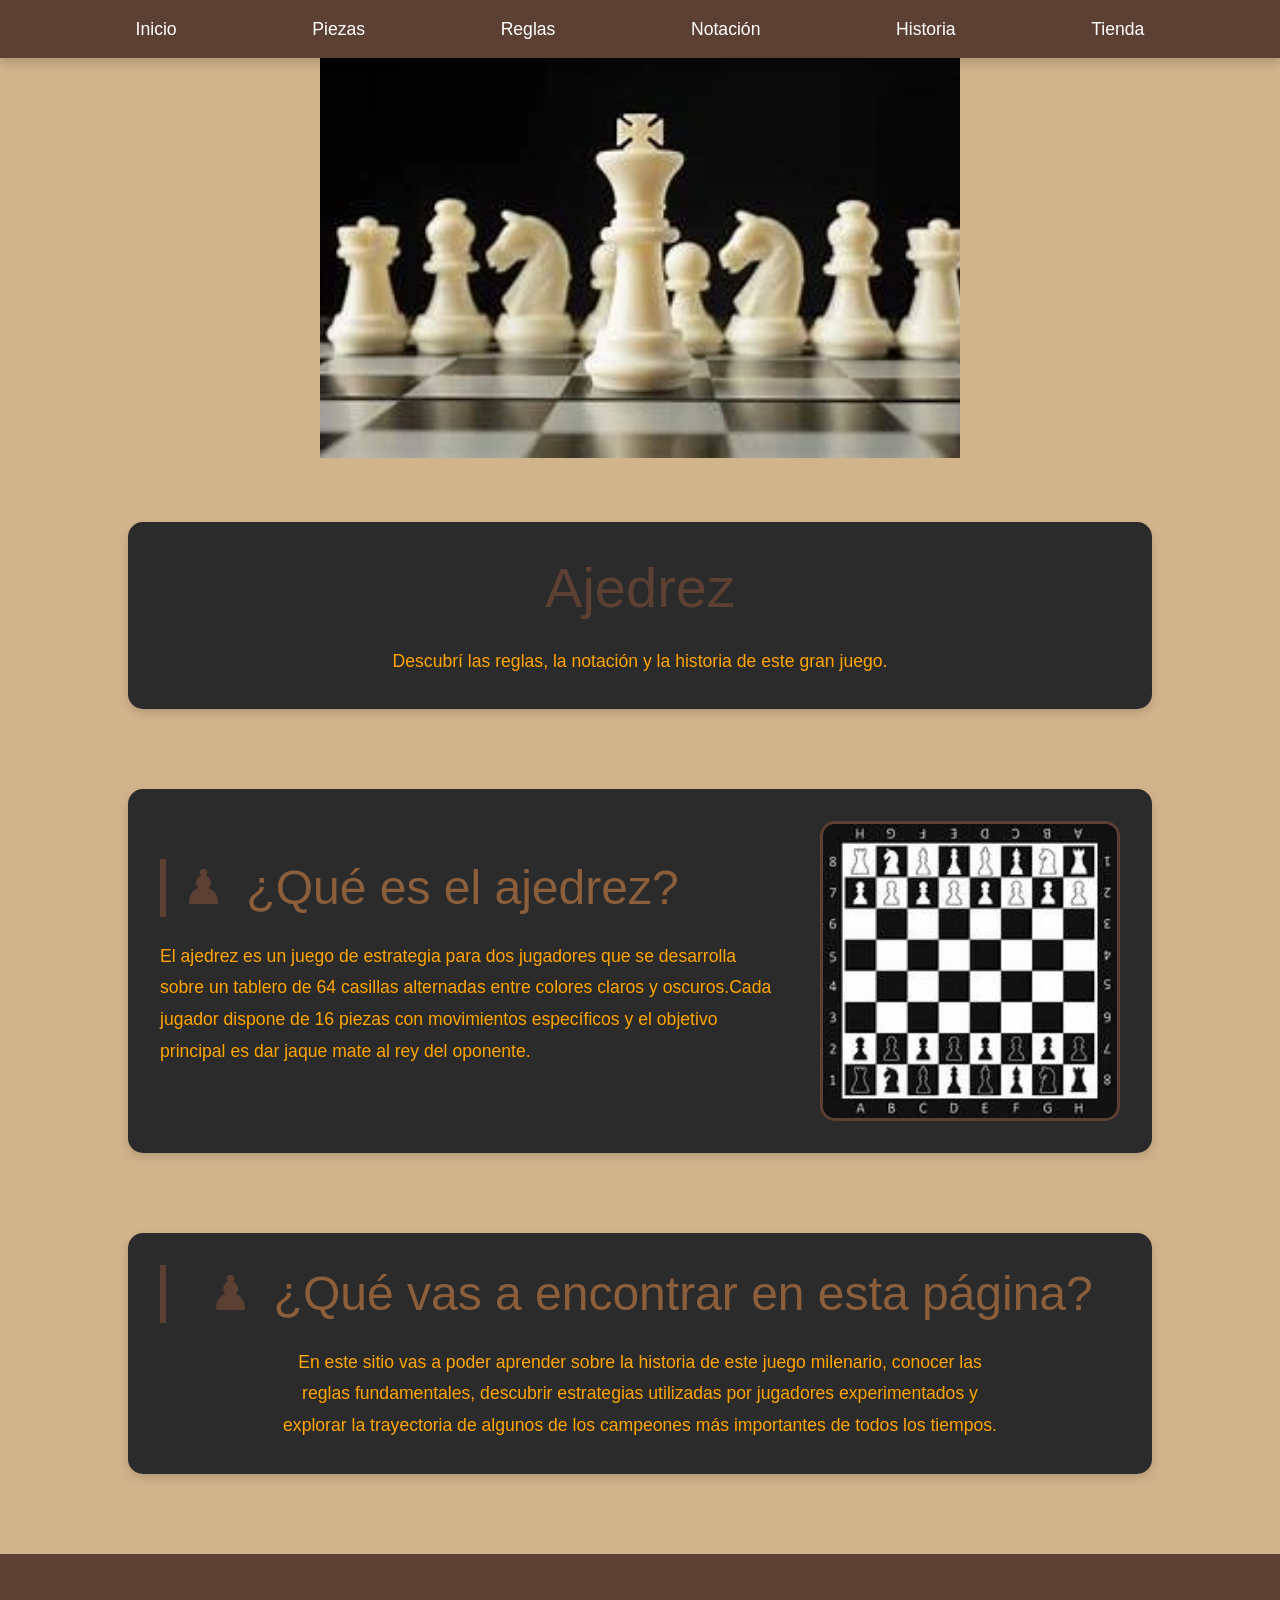
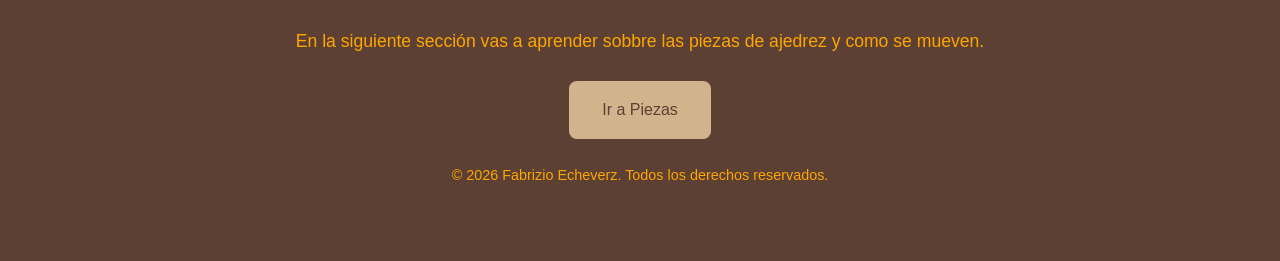
==== commit 329f5979: "agrego la página tienda y el javascript para que funcione" ====
--- a/index.html
+++ b/index.html
@@ -18,6 +18,7 @@
                 <li> <a href="./pages/Reglas.html">Reglas</a></li>
                 <li> <a href="./pages/Notación.html">Notación</a></li>
                 <li> <a href="./pages/Historia.html">Historia</a></li>
+                <li> <a href="./pages/Tienda.html">Tienda</a></li>
             </ul>
         </nav>
         <img src="./img/portada.webp" alt="Imagen de portada">
@@ -25,11 +26,11 @@
    <main>
         <section class="seccion1i">
             <h1>
-            Ajedrez
-        </h1>
-        <p>
-            Descubrí las reglas, la notación y la historia de este gran juego.
-        </p>
+                Ajedrez
+            </h1>
+            <p>
+                Descubrí las reglas, la notación y la historia de este gran juego.
+            </p>
         </section>
         <section class="seccion2i">
         <article>   
--- a/css/style.css
+++ b/css/style.css
@@ -468,5 +468,29 @@
     width: 45%;
   }
 }
-
+.tienda{
+
+    display:flex;
+
+    gap:30px;
+
+}
+
+.productos{
+
+    flex:3;
+
+}
+
+.carrito{
+
+    flex:1;
+
+}
+h5{
+    color: #D2B48C;
+}
+.cantidad{
+    color: #D2B48C;
+}
 /*# sourceMappingURL=style.css.map */
